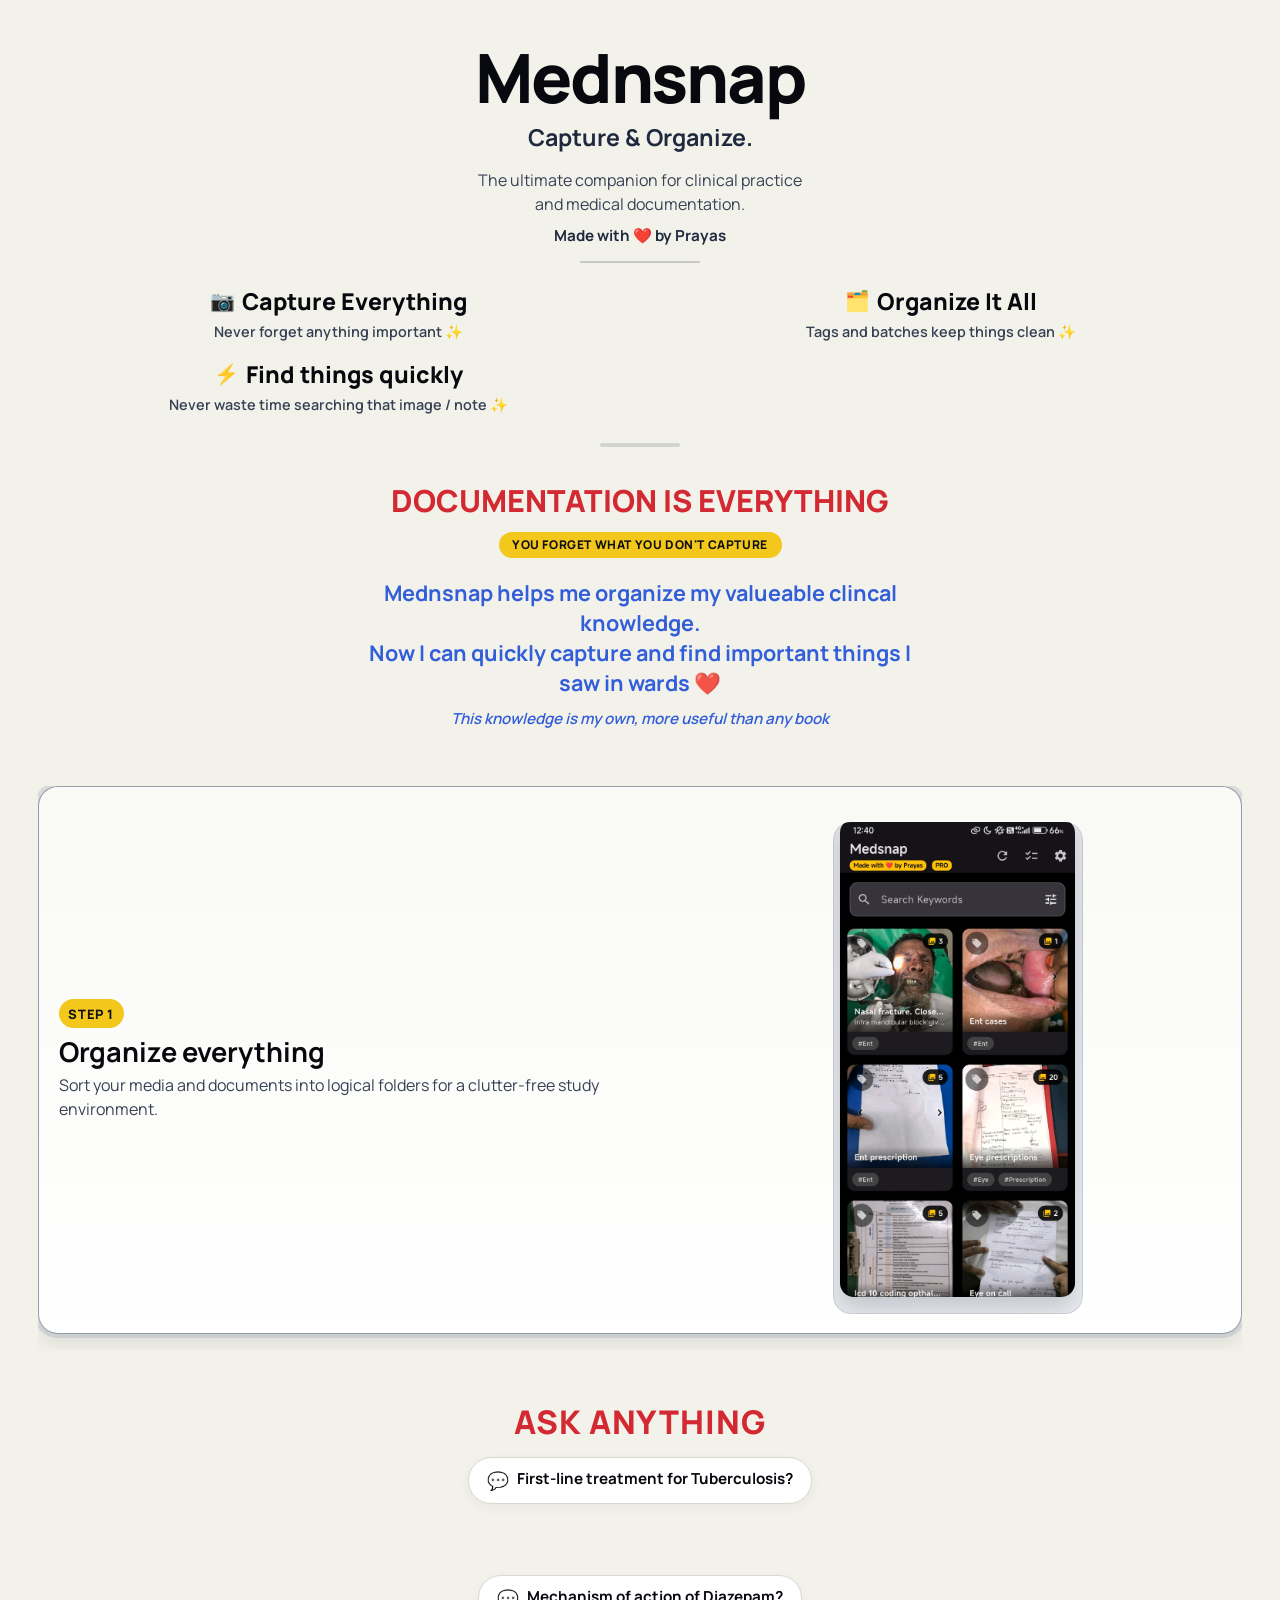
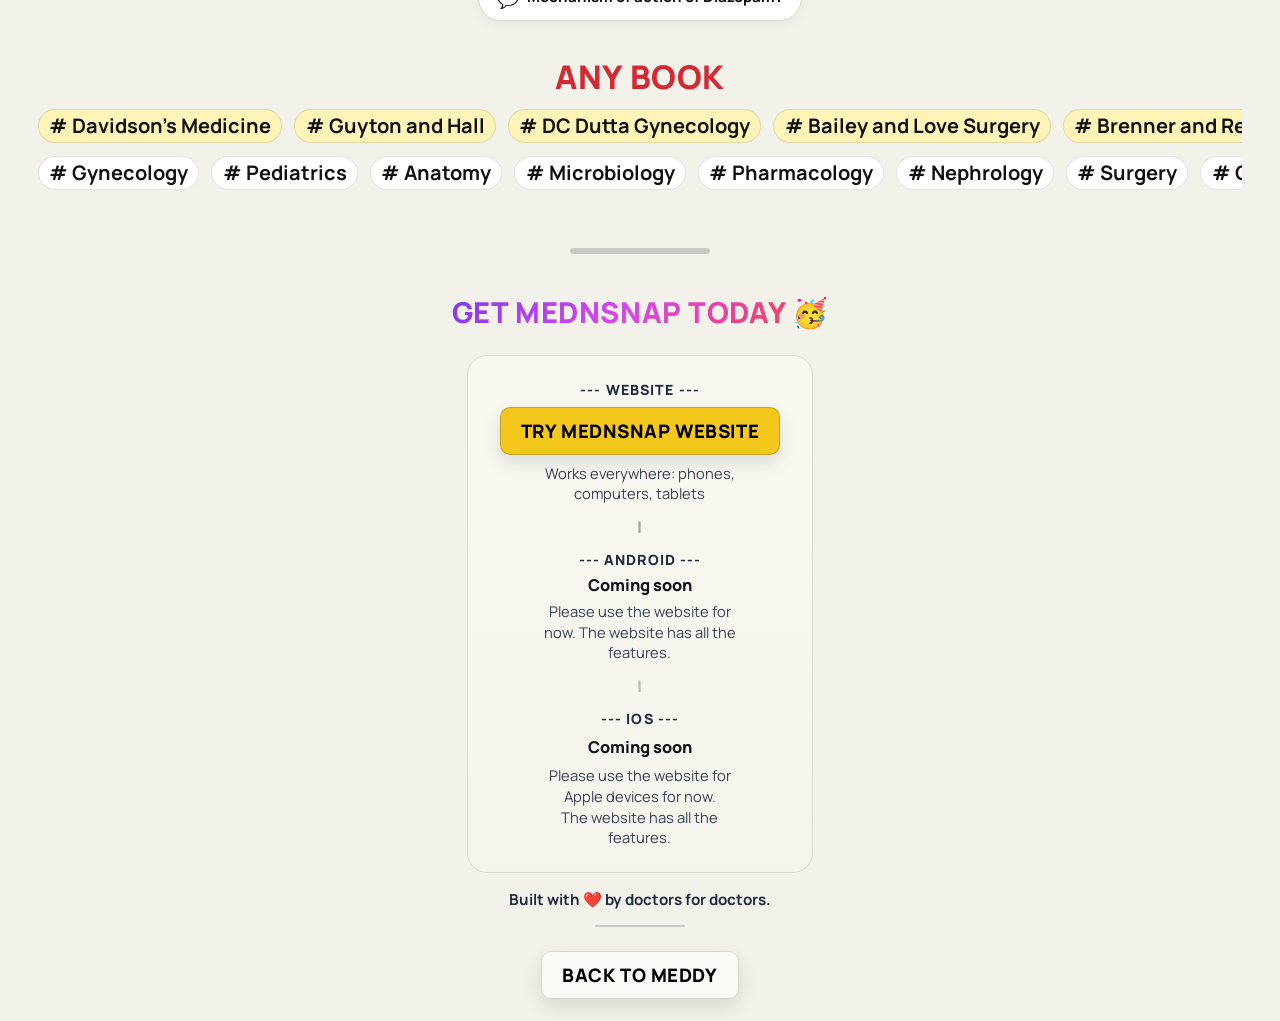
==== Meddy_web/mednsnap.html @ 462cb839 "✅ MEDSNAP site" ====
<!DOCTYPE html>
<html lang="en">

<head>
  <meta charset="UTF-8" />
  <meta name="viewport" content="width=device-width, initial-scale=1.0, viewport-fit=cover" />
  <title>Mednsnap | Capture. Transcribe. Organize.</title>
  <meta name="description"
    content="Mednsnap helps you manage medical prescriptions, transcribe handwriting, and organize clinical images." />
  <link rel="preconnect" href="https://fonts.googleapis.com" />
  <link rel="preconnect" href="https://fonts.gstatic.com" crossorigin />
  <link href="https://fonts.googleapis.com/css2?family=Bebas+Neue&family=Manrope:wght@400;600;700;800&display=swap"
    rel="stylesheet" />
  <link rel="stylesheet" href="./styles.css?v=20260326-1" />
</head>

<body>
  <div class="bg-orb bg-orb-one" aria-hidden="true"></div>
  <div class="bg-orb bg-orb-two" aria-hidden="true"></div>

  <header class="hero reveal" id="top">
    <div class="brand-wrap">
      <h1>Mednsnap</h1>
    </div>
    <p class="tagline">Capture & Organize.</p>
    <p class="hero-copy">The ultimate companion for clinical practice and medical documentation.</p>
    <p class="creator-tag">Made with ❤️ by Prayas</p>
    <section class="hero-features reveal" aria-label="Mednsnap app features">
      <div class="hero-features-grid">
        <article class="feature-card">
          <div class="feature-head">
            <h2><span class="feature-emoji" aria-hidden="true">📷</span>Capture Everything</h2>
            <p class="feature-subtext">Never forget anything important ✨</p>
          </div>
        </article>
        <article class="feature-card">
          <div class="feature-head">
            <h2><span class="feature-emoji" aria-hidden="true">🗂️</span>Organize It All</h2>
            <p class="feature-subtext">Tags and batches keep things clean ✨</p>
          </div>
        </article>
        <article class="feature-card">
          <div class="feature-head">
            <h2><span class="feature-emoji" aria-hidden="true">⚡</span>Find things quickly</h2>
            <p class="feature-subtext">Never waste time searching that image / note ✨</p>
          </div>
        </article>
      </div>
    </section>
  </header>

  <div class="mini-divider reveal"></div>

  <main id="workflow" aria-label="Mednsnap workflow steps">
    <div class="confidence-quote reveal">
      <p class="quote-question">DOCUMENTATION IS EVERYTHING</p>
      <div class="warning-pill">YOU FORGET WHAT YOU DON'T CAPTURE</div>
      <blockquote class="trust-quote">
        <span class="quote-main">Mednsnap helps me organize my valueable clincal knowledge.<br>Now I can quickly capture
          and find important things I saw in wards ❤️</span>
        <span class="quote-sub">This knowledge is my own, more useful than any book</span>
      </blockquote>
    </div>

    <div class="slider-container reveal">
      <div class="steps-slider" id="steps-slider">
        <section class="step-card step-focus step-crop-50 step-active" data-step="1">
          <div class="step-meta">
            <span class="step-chip">Step 1</span>
            <h2>Organize everything</h2>
            <p>Sort your media and documents into logical folders for a clutter-free study environment.</p>
          </div>
          <figure class="phone-frame">
            <img class="shot" src="./assets/Organize everything.jpg" alt="Mednsnap app screenshot: Organize everything."
              loading="lazy" decoding="async" width="1220" height="2712" />
          </figure>
        </section>

        <section class="step-card step-focus step-crop-50" data-step="2">
          <div class="step-meta">
            <span class="step-chip">Step 2</span>
            <h2>Capture clinical info</h2>
            <p>Capture clinical findings, prescriptions, and notes directly from your practice.</p>
          </div>
          <figure class="phone-frame">
            <img class="shot" src="./assets/Capture clinical info.jpg"
              alt="Mednsnap app screenshot: Capture clinical info." loading="lazy" decoding="async" width="1220"
              height="2712" />
          </figure>
        </section>

        <section class="step-card step-focus step-crop-50" data-step="3">
          <div class="step-meta">
            <span class="step-chip">Step 3</span>
            <h2>Quickly note concepts</h2>
            <p>Review key clinical concepts through your annotated documentation and quick clinical notes.</p>
          </div>
          <figure class="phone-frame">
            <img class="shot" src="./assets/Quickly note concepts.jpg"
              alt="Mednsnap app screenshot: Quickly note concepts." loading="lazy" decoding="async" width="1220"
              height="2712" />
          </figure>
        </section>

        <section class="step-card step-crop-80" data-step="4">
          <div class="step-meta">
            <span class="step-chip">Step 4</span>
            <h2>Manage your prescriptions</h2>
            <p>Keep a digital record of prescriptions and patient orders for easy follow-up.</p>
          </div>
          <figure class="phone-frame">
            <img class="shot" src="./assets/Manage your prescriptions.jpg"
              alt="Mednsnap app screenshot: Manage your prescriptions." loading="lazy" decoding="async" width="1220"
              height="2712" />
          </figure>
        </section>

        <section class="step-card" data-step="5">
          <div class="step-meta">
            <span class="step-chip">Step 5</span>
            <h2>Find things quickly</h2>
            <p>
              Powerful search helps you locate specific patient data and clinical notes in seconds.
            </p>
          </div>
          <figure class="phone-frame">
            <img class="shot" src="./assets/Find things quickly.jpg" alt="Mednsnap app screenshot: Find things quickly."
              loading="lazy" decoding="async" width="1220" height="2712" />
          </figure>
        </section>

        <section class="step-card" data-step="6">
          <div class="step-meta">
            <span class="step-chip">Step 6</span>
            <h2>Transcribe prescriptions</h2>
            <p>
              Let AI handle the handwriting. Convert physical prescriptions to digital text instantly.
            </p>
          </div>
          <figure class="phone-frame">
            <img class="shot" src="./assets/Transcribe prescriptions.jpg"
              alt="Mednsnap app screenshot: Transcribe prescriptions." loading="lazy" decoding="async" width="1220"
              height="2712" />
          </figure>
        </section>

        <section class="step-card" data-step="7">
          <div class="step-meta">
            <span class="step-chip">Step 7</span>
            <h2>Mark your images</h2>
            <p>
              Draw directly on clinical photos to highlight areas of interest and pathology.
            </p>
          </div>
          <figure class="phone-frame">
            <img class="shot" src="./assets/Mark your images.jpg" alt="Mednsnap app screenshot: Mark your images."
              loading="lazy" decoding="async" width="1220" height="2712" />
          </figure>
        </section>
      </div>
    </div>
    </div>

    <section class="examples-section reveal">
      <h3 class="examples-title">ASK ANYTHING</h3>
      <div class="chat-bubbles-container" id="examples-container">
        <!-- populated randomly by JS -->
      </div>
    </section>

    <section class="library-marquee reveal" aria-label="Books and subjects available in Mednsnap">
      <div class="marquee-hero" aria-hidden="true">
        <span>ANY BOOK</span>
      </div>
      <div class="marquee-row" data-marquee="books">
        <div class="marquee-track">
          <div class="marquee-run">
            <span class="marquee-chip"># Davidson's Medicine</span>
            <span class="marquee-chip"># Bailey and Love Surgery</span>
            <span class="marquee-chip"># Robbins Pathology</span>
            <span class="marquee-chip"># DC Dutta Obstetrics</span>
            <span class="marquee-chip"># DC Dutta Gynecology</span>
            <span class="marquee-chip"># USMLE First Aid</span>
            <span class="marquee-chip"># Williams Obstetrics</span>
            <span class="marquee-chip"># Nelson Pediatrics</span>
            <span class="marquee-chip"># Apley's Orthopedics</span>
            <span class="marquee-chip"># Lange Microbiology</span>
            <span class="marquee-chip"># BD Chaurasia Anatomy</span>
            <span class="marquee-chip"># Guyton and Hall</span>
            <span class="marquee-chip"># Harrison's Medicine</span>
            <span class="marquee-chip"># Hutchison's Medicine</span>
            <span class="marquee-chip"># Macleods</span>
            <span class="marquee-chip"># Norman Browse</span>
            <span class="marquee-chip"># Brenner and Rector Nephrology</span>
            <span class="marquee-chip"># Greenberg's Neurosurgery</span>
          </div>
        </div>
      </div>
      <div class="marquee-row marquee-row-alt" data-marquee="subjects">
        <div class="marquee-track">
          <div class="marquee-run">
            <span class="marquee-chip"># Surgery</span>
            <span class="marquee-chip"># Medicine</span>
            <span class="marquee-chip"># Gynecology</span>
            <span class="marquee-chip"># Obstetrics</span>
            <span class="marquee-chip"># Anatomy</span>
            <span class="marquee-chip"># Pediatrics</span>
            <span class="marquee-chip"># USMLE</span>
            <span class="marquee-chip"># Nephrology</span>
            <span class="marquee-chip"># Pharmacology</span>
            <span class="marquee-chip"># Microbiology</span>
            <span class="marquee-chip"># Neurosurgery</span>
            <span class="marquee-chip"># Orthopedics</span>
          </div>
        </div>
      </div>
    </section>
  </main>

  <div class="section-divider reveal"></div>

  <footer class="cta-wrapper reveal">
    <p class="cta-title">
      <span class="main-conclusion">GET MEDNSNAP TODAY</span> 🥳
    </p>

    <div class="cta-box">
      <div class="cta-actions">
        <section class="cta-section">
          <p class="cta-label">--- Website ---</p>
          <a class="cta-btn" href="https://betterdocs-ten.vercel.app/" target="_blank" rel="noopener noreferrer">
            <span>Try mednsnap website</span>
          </a>
          <p class="cta-note">Works everywhere: phones, computers, tablets</p>
        </section>

        <div class="cta-divider" aria-hidden="true">|</div>

        <section class="cta-section cta-section-text">
          <p class="cta-label">--- Android ---</p>
          <p class="cta-coming-soon">Coming soon</p>
          <p class="cta-note">Please use the website for now. The website has all the features.</p>
        </section>

        <div class="cta-divider cta-divider-soft" aria-hidden="true">|</div>

        <section class="cta-section">
          <p class="cta-label">--- iOS ---</p>
          <p class="cta-coming-soon">Coming soon</p>
          <p class="cta-note">Please use the website for Apple devices for now.<br>The website has all the features.</p>
        </section>
      </div>
    </div>

    <p class="creator-tag creator-tag-footer">Built with ❤️ by doctors for doctors.</p>
    <div style="margin-top: 1.5rem; text-align: center;">
      <a href="index.html" class="cta-btn secondary-btn"
        style="background: var(--surface); border: 1px solid var(--line);">
        <span>Back to Meddy</span>
      </a>
    </div>
  </footer>

  <script src="./script.js?v=20260305-9"></script>
</body>

</html>
---- Meddy_web/styles.css ----
:root {
  --bg: #f3f2ea;
  --surface: #f9f9f5;
  --surface-2: #ffffff;
  --text: #07090f;
  --muted: #374154;
  --line: #d8d8d1;
  --brand-cyan: #53d2d8;
  --brand-deep: #1f2a3f;
  --brand-yellow: #f3c71b;
  --brand-pink: #fb748f;
  --shadow: 0 14px 30px rgba(8, 65, 80, 0.14);
  --radius-lg: 20px;
  --radius-md: 14px;
}

* {
  box-sizing: border-box;
}

html {
  scroll-behavior: smooth;
}

body {
  margin: 0;
  padding: calc(1rem + env(safe-area-inset-top)) 1rem calc(1.4rem + env(safe-area-inset-bottom));
  font-family: "Manrope", "Segoe UI", sans-serif;
  color: var(--text);
  background: var(--bg);
  min-height: 100vh;
  overflow-x: hidden;
}

.bg-orb {
  display: none;
}

.bg-orb-one {
  width: 8rem;
  height: 8rem;
  top: 12%;
  right: -2.5rem;
  background: rgba(14, 162, 195, 0.16);
}

.bg-orb-two {
  width: 9.5rem;
  height: 9.5rem;
  bottom: 10%;
  left: -3.2rem;
  background: rgba(11, 132, 163, 0.14);
}

.hero {
  text-align: center;
  padding: 1.8rem 0.4rem 1.6rem;
  border: 0;
  border-radius: 0;
  background: transparent;
  box-shadow: none;
}

.brand-wrap {
  display: inline-flex;
  align-items: center;
  gap: 0.62rem;
}

.logo {
  width: 3rem;
  height: auto;
}

h1 {
  margin: 0;
  font-family: "Manrope", "Segoe UI", sans-serif;
  font-size: clamp(2.45rem, 12vw, 4.25rem);
  line-height: 0.96;
  letter-spacing: -0.03em;
  font-weight: 800;
}

.tagline {
  margin: 0.7rem 0 0;
  font-weight: 700;
  font-size: clamp(1.1rem, 5vw, 1.45rem);
  color: var(--brand-deep);
}

.hero-copy {
  margin: 0.92rem auto 0;
  max-width: 34ch;
  color: var(--muted);
  line-height: 1.5;
  font-size: 1rem;
}

.creator-tag {
  margin: 0.56rem 0 0;
  color: var(--brand-deep);
  font-weight: 700;
  font-size: 0.95rem;
}

.creator-tag::after {
  content: "";
  display: block;
  width: min(120px, 34%);
  height: 2px;
  margin: 0.95rem auto 0;
  background: rgba(31, 42, 63, 0.2);
  border-radius: 999px;
}

.hero-features {
  margin: 1.45rem auto 0;
  text-align: center;
  border: 0;
  border-radius: 0;
  padding: 0;
  background: transparent;
  box-shadow: none;
}

.hero-features,
.hero-features * {
  text-align: center;
}

.hero-features-grid {
  display: grid;
  gap: 0.72rem;
  row-gap: 1.14rem;
}

.feature-card {
  border: 0;
  border-radius: 0;
  padding: 0;
  background: transparent;
  box-shadow: none;
  transition: none;
}

.feature-head {
  display: flex;
  flex-direction: column;
  align-items: center;
  text-align: center;
}

.feature-head h2 {
  font-size: clamp(1.15rem, 5vw, 1.45rem);
  font-weight: 800;
  color: var(--text);
  line-height: 1.3;
  margin: 0;
  display: flex;
  justify-content: center;
  align-items: center;
}

.feature-subtext {
  font-size: 0.9rem;
  color: var(--muted);
  margin: 0.35rem 0 0 0;
  font-weight: 600;
  text-align: center;
}

.feature-emoji {
  display: inline-block;
  margin-right: 0.45rem;
  font-size: 1.25rem;
}

.feature-sub {
  margin: 0.46rem 0 0;
  font-size: 0.88rem;
  color: var(--muted);
  font-weight: 700;
}

.feature-card:hover,
.feature-card:focus-within {
  transform: none;
  border-color: transparent;
  box-shadow: none;
}

main {
  margin-top: 0.6rem;
  display: grid;
  gap: 1rem;
}

.step-card {
  border: 1px solid var(--line);
  border-radius: var(--radius-lg);
  background: linear-gradient(180deg, var(--surface), var(--surface-2));
  padding: 0.95rem;
  box-shadow: 0 6px 14px rgba(20, 31, 48, 0.06);
  transition:
    transform 280ms ease,
    border-color 300ms ease,
    box-shadow 320ms ease;
  scroll-snap-align: center;
  flex: 0 0 100%;
  max-width: 100%;
  box-sizing: border-box;
}

.step-card.step-active {
  border-color: rgba(64, 83, 110, 0.56);
  box-shadow:
    0 10px 20px rgba(20, 31, 48, 0.1),
    0 0 0 4px rgba(55, 78, 106, 0.12);
}

.step-focus {
  padding: 1.15rem;
}

.slider-container {
  display: flex;
  flex-direction: column;
  gap: 0.5rem;
  max-width: 100%;
  min-width: 0; /* Fixes grid blowout */
}

.steps-slider {
  display: flex;
  overflow-x: auto;
  scroll-snap-type: x mandatory;
  scroll-behavior: smooth;
  scrollbar-width: none;
  gap: 1.5rem;
  padding-bottom: 1rem;
  width: 100%;
  max-width: 100%;
}

.steps-slider::-webkit-scrollbar {
  display: none;
}

.examples-section {
  text-align: center;
  margin: 1.5rem 0 0.5rem;
  padding: 1rem;
}

.examples-title {
  font-size: clamp(1.34rem, 8.5vw, 2.04rem);
  font-weight: 900;
  color: #d32932;
  margin-top: 0;
  margin-bottom: 1.25rem;
  letter-spacing: 0.03em;
  text-transform: uppercase;
  line-height: 0.92;
}

.chat-bubbles-container {
  display: flex;
  flex-direction: column;
  align-items: center;
  gap: 0.75rem;
  min-height: 140px; /* enough space for 3 vertical rows */
  max-width: 600px;
  margin: 0 auto;
}

.example-bubble {
  background: var(--surface-2);
  color: var(--text);
  border: 1px solid var(--line);
  padding: 0.65rem 1.1rem;
  border-radius: 999px;
  font-size: 0.95rem;
  font-weight: 700;
  box-shadow: 0 4px 12px rgba(20, 31, 48, 0.05);
  opacity: 0;
  transition: opacity 800ms ease;
  will-change: opacity;
  display: inline-flex;
  align-items: flex-start;
  text-align: left;
  max-width: 100%;
}

.example-bubble::before {
  content: '💬';
  margin-right: 0.5rem;
  font-size: 1.1rem;
  flex-shrink: 0;
}

.example-bubble.show {
  opacity: 1;
}

.example-bubble.hide {
  opacity: 0;
}

.step-focus .step-meta h2 {
  font-size: clamp(1.34rem, 6.2vw, 1.66rem);
}

.step-focus .step-meta p {
  font-size: 1rem;
}

.feature-card-drugs {
  text-align: center;
}

.feature-card-drugs .feature-head h2 {
  font-size: clamp(1.02rem, 4.4vw, 1.2rem);
}

.new-feature-tag-minimal {
  color: #047857; /* Dark Emerald */
  font-size: 0.8rem;
  font-weight: 800;
  text-transform: uppercase;
  margin-top: 0.15rem;
  letter-spacing: 0.05em;
}

.drugs-example-list {
  margin-top: 0.5rem;
  font-size: 0.88rem;
  color: var(--muted);
  line-height: 1.4;
  text-align: center;
}

.drugs-example-list p {
  margin: 0;
}

.mini-divider {
  width: 80px;
  height: 4px;
  background: rgba(31, 42, 63, 0.15);
  margin: 0.2rem auto 0;
  border-radius: 999px;
}

.confidence-quote {
  text-align: center;
  max-width: 600px;
  margin: 1.5rem auto 2.5rem;
  padding: 0 1.5rem;
}

.quote-question {
  margin: 0 0 0.15rem 0;
  font-size: clamp(1.45rem, 6vw, 1.9rem);
  font-weight: 900;
  color: #d32932;
  text-transform: uppercase;
}

.warning-pill {
  display: inline-block;
  background: var(--brand-yellow);
  color: #111111;
  font-size: 0.75rem;
  font-weight: 800;
  text-transform: uppercase;
  padding: 0.28rem 0.85rem;
  border-radius: 999px;
  margin-top: 0.5rem;
  margin-bottom: 1.25rem;
  letter-spacing: 0.05em;
}

.confidence-quote blockquote {
  margin: 0;
  display: flex;
  flex-direction: column;
  gap: 0.6rem;
  color: #1d4ed8;
  opacity: 0.9;
}

.quote-main {
  font-size: clamp(1.15rem, 5vw, 1.35rem);
  font-style: normal;
  font-weight: 700;
  line-height: 1.4;
}

.quote-sub {
  font-size: 0.95rem;
  font-style: italic;
  font-weight: 600;
}

.step-focus .phone-frame {
  margin-top: 1rem;
  padding: 0.45rem;
}

.step-meta h2 {
  margin: 0.5rem 0 0.35rem;
  font-size: clamp(1.12rem, 5.2vw, 1.4rem);
  line-height: 1.2;
}

.step-meta p {
  margin: 0;
  color: var(--muted);
  line-height: 1.45;
  font-size: 0.94rem;
}

.step-chip {
  font-size: 0.81rem;
  font-weight: 800;
  letter-spacing: 0.04em;
  text-transform: uppercase;
  border-radius: 999px;
  color: #111111;
  background: var(--brand-yellow);
  display: inline-block;
  padding: 0.34rem 0.62rem;
}

.phone-frame {
  margin: 0.86rem auto 0;
  border-radius: calc(var(--radius-md) + 4px);
  padding: 0.35rem;
  background:
    linear-gradient(145deg, rgba(27, 36, 53, 0.1), rgba(41, 56, 79, 0.06)),
    #f7f8fa;
  box-shadow: inset 0 0 0 1px rgba(31, 42, 63, 0.12);
  width: 75%;
  max-width: 250px;
  aspect-ratio: 1220 / 2400; /* preserves the vertical phone ratio while scaling reasonably */
  overflow: hidden;
}

.shot {
  width: 100%;
  height: 100%;
  display: block;
  border-radius: var(--radius-md);
  box-shadow: 0 12px 20px rgba(15, 23, 36, 0.16);
  transform: translateY(var(--parallax, 0px));
  transition: transform 260ms linear;
  object-fit: cover;
  object-position: top center;
}

.library-marquee {
  border: 0;
  border-radius: 0;
  padding: 0;
  background: transparent;
  box-shadow: none;
  display: grid;
  gap: 0.58rem;
}

.marquee-hero {
  text-align: center;
  text-transform: uppercase;
  color: #d32932;
  font-weight: 900;
  letter-spacing: 0.03em;
  line-height: 0.92;
  margin: 0.02rem 0 0.3rem;
}

.marquee-hero span {
  display: block;
  font-size: clamp(1.34rem, 8.5vw, 2.04rem);
}

.marquee-hero span + span {
  margin-top: 0.14rem;
}

.marquee-row {
  overflow: hidden;
  white-space: nowrap;
  border-radius: 0;
  border: 0;
  background: transparent;
  box-shadow: none;
  min-height: 0;
}

.marquee-row[data-marquee="books"] {
  --marquee-speed: 120s;
}

.marquee-row[data-marquee="subjects"] {
  --marquee-speed: 60s;
}

.marquee-track {
  display: flex;
  align-items: center;
  min-width: max-content;
  animation: marqueeScroll var(--marquee-speed, 60s) linear infinite;
  will-change: transform;
}

.marquee-run {
  display: inline-flex;
  align-items: center;
  gap: 0.75rem; /* slightly increased spacing between pills */
  padding: 0.14rem 0;
}

.marquee-chip {
  display: inline-flex;
  align-items: center;
  min-height: 0;
  border-radius: 999px;
  border: 1px solid rgba(17, 17, 17, 0.12);
  background: #ffffff;
  color: #111111;
  font-size: clamp(1.05rem, 4.2vw, 1.34rem);
  font-weight: 700;
  letter-spacing: 0;
  line-height: 1.2;
  padding: 0.24rem 0.64rem;
}

.marquee-row[data-marquee="books"] .marquee-chip {
  background: #fff4b8;
}

.cta-wrapper {
  margin-top: 2rem;
  text-align: center;
  display: flex;
  flex-direction: column;
  align-items: center;
}

.section-divider {
  width: 140px;
  height: 6px;
  background: rgba(31, 42, 63, 0.2);
  margin: 3.5rem auto 2.5rem;
  border-radius: 999px;
}

.cta-box {
  border: 1px solid var(--line);
  border-radius: var(--radius-lg);
  padding: 1.5rem 2rem;
  background: linear-gradient(180deg, #f9f8f1, #f4f3ec);
  text-align: center;
  width: max-content;
  max-width: 100%;
  box-sizing: border-box;
}

.cta-title {
  margin: 0 0 1.5rem;
  font-weight: 900;
  font-size: clamp(1.4rem, 6vw, 1.8rem);
  line-height: 1.3;
}

.main-conclusion {
  background: linear-gradient(135deg, #7c3aed, #d946ef, #f43f5e);
  -webkit-background-clip: text;
  -webkit-text-fill-color: transparent;
  background-clip: text;
  text-transform: uppercase;
  letter-spacing: 0.02em;
}

.cta-actions {
  display: grid;
  gap: 1.2rem;
  justify-items: center;
}

.cta-section {
  display: grid;
  justify-items: center;
  gap: 0.48rem;
  width: 100%;
}

.cta-section-text {
  gap: 0.3rem;
}

.cta-label {
  margin: 0;
  color: var(--brand-deep);
  font-weight: 800;
  letter-spacing: 0.08em;
  text-transform: uppercase;
  font-size: 0.88rem;
}

.cta-note {
  margin: 0;
  color: var(--muted);
  font-size: 0.92rem;
  line-height: 1.4;
  max-width: 24ch;
}

.cta-coming-soon {
  margin: 0;
  font-weight: 800;
  color: #10141d;
  font-size: 1.02rem;
}

.cta-divider {
  color: rgba(31, 42, 63, 0.42);
  font-weight: 800;
  font-size: 1rem;
  line-height: 1;
}

.cta-divider-soft {
  opacity: 0.7;
}

.cta-btn {
  margin: 0;
  width: fit-content;
  max-width: 100%;
  text-decoration: none;
  display: inline-block;
  padding: 0;
  border: 1px solid rgba(31, 42, 63, 0.22);
  border-radius: 10px;
  background: var(--brand-yellow);
  box-shadow: 0 8px 18px rgba(20, 31, 48, 0.12);
  animation: none;
  transition: all 200ms ease;
}

.cta-btn span {
  min-height: 46px;
  display: flex;
  align-items: center;
  justify-content: center;
  background: transparent;
  color: #000000;
  font-family: "Manrope", "Segoe UI", sans-serif;
  font-size: clamp(1.02rem, 4.8vw, 1.16rem);
  font-weight: 800;
  letter-spacing: 0.03em;
  line-height: 1.1;
  padding: 0.7rem 1.25rem;
  font-style: normal;
  text-transform: uppercase;
}

.cta-btn:hover,
.cta-btn:focus-visible {
  transform: translateY(-2px);
  background: #f1db55;
  box-shadow: 0 11px 20px rgba(20, 31, 48, 0.16);
}

.creator-tag-footer {
  margin-top: 1rem;
}

.reveal {
  opacity: 0;
  transform: translateY(16px);
  filter: blur(6px);
  transition:
    opacity 540ms ease,
    transform 540ms ease,
    filter 540ms ease;
}

.reveal.is-visible {
  opacity: 1;
  transform: translateY(0);
  filter: blur(0);
}

@keyframes gradientShift {
  0% {
    background-position: 0% 50%;
  }
  100% {
    background-position: 250% 50%;
  }
}

@keyframes marqueeScroll {
  0% {
    transform: translateX(0);
  }
  100% {
    transform: translateX(-50%);
  }
}

@media (min-width: 768px) {
  body {
    padding-inline: clamp(1.2rem, 3vw, 2.4rem);
  }

  main {
    gap: 1.05rem;
  }

  .step-card {
    display: grid;
    grid-template-columns: minmax(0, 1.08fr) minmax(0, 0.92fr);
    align-items: center;
    gap: 1rem;
    padding: 1.05rem;
    flex: 0 0 100%;
  }

  .step-focus {
    padding: 1.2rem;
  }

  .step-focus .step-meta h2 {
    font-size: clamp(1.3rem, 2.4vw, 1.7rem);
  }

  .phone-frame {
    margin-top: 0;
  }

  .hero-features {
    padding: 0;
  }

  .hero-features-grid {
    grid-template-columns: repeat(2, minmax(0, 1fr));
    column-gap: 0.92rem;
    row-gap: 1.14rem;
  }

  .library-marquee {
    padding: 0;
  }

  .marquee-chip {
    font-size: clamp(1.06rem, 1.7vw, 1.25rem);
  }

  .cta-btn {
    width: fit-content;
    max-width: 100%;
  }

  .cta-actions {
    gap: 0.95rem;
  }
}

@media (prefers-reduced-motion: reduce) {
  html {
    scroll-behavior: auto;
  }

  * {
    animation-duration: 1ms !important;
    animation-iteration-count: 1 !important;
    transition-duration: 1ms !important;
  }

  .reveal {
    opacity: 1;
    transform: none;
    filter: none;
  }

  .shot {
    transform: none !important;
  }

  .marquee-row {
    white-space: nowrap;
    overflow: hidden;
  }

  .marquee-track {
    animation: none !important;
    display: flex;
    min-width: max-content;
    transform: none !important;
  }

  .marquee-run {
    display: inline-flex;
    padding: 0.4rem;
  }
}
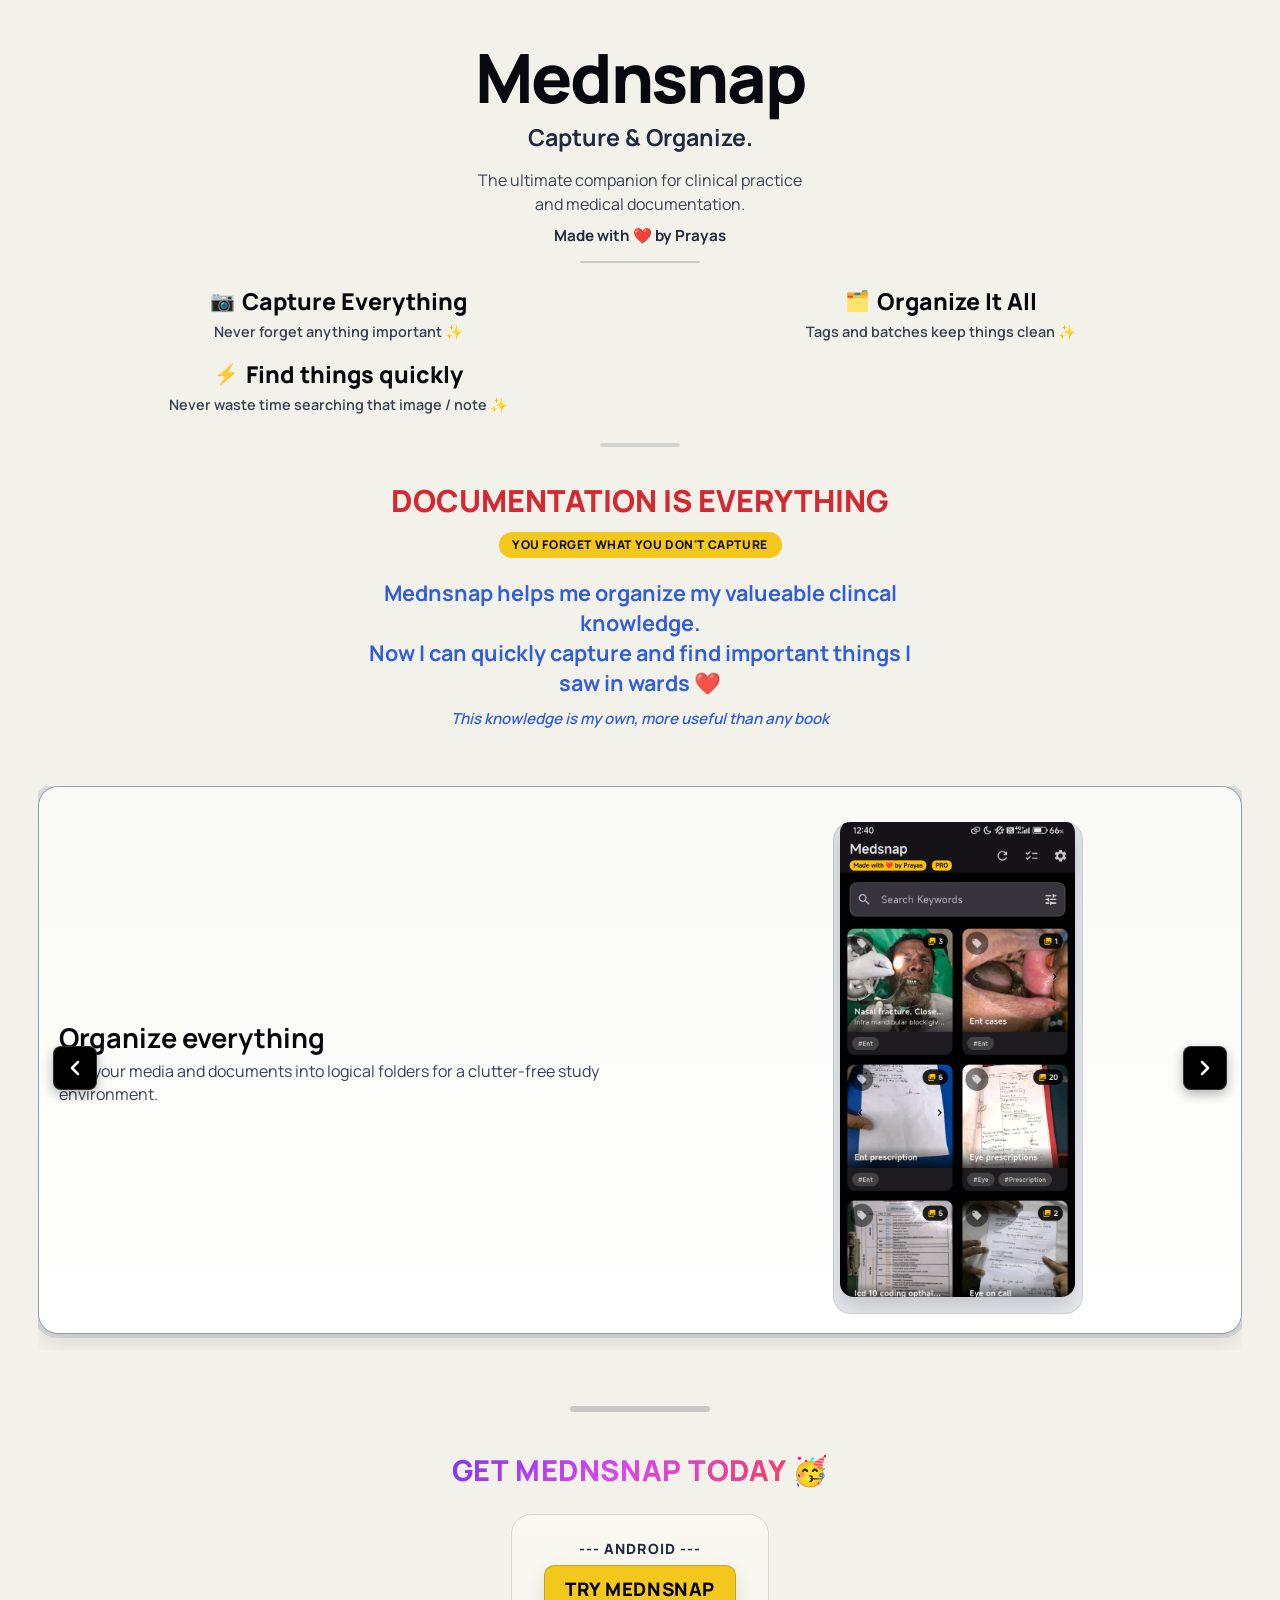
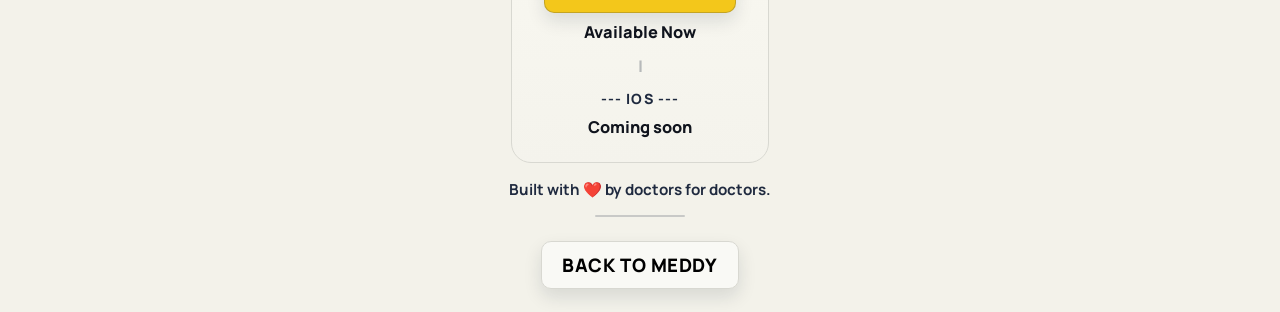
==== commit 483e1084: "better 3" ====
--- a/Meddy_web/mednsnap.html
+++ b/Meddy_web/mednsnap.html
@@ -4,7 +4,7 @@
 <head>
   <meta charset="UTF-8" />
   <meta name="viewport" content="width=device-width, initial-scale=1.0, viewport-fit=cover" />
-  <title>Mednsnap | Capture. Transcribe. Organize.</title>
+  <title>Mednsnap | Capture & Organize.</title>
   <meta name="description"
     content="Mednsnap helps you manage medical prescriptions, transcribe handwriting, and organize clinical images." />
   <link rel="preconnect" href="https://fonts.googleapis.com" />
@@ -63,158 +63,105 @@
     </div>
 
     <div class="slider-container reveal">
-      <div class="steps-slider" id="steps-slider">
-        <section class="step-card step-focus step-crop-50 step-active" data-step="1">
-          <div class="step-meta">
-            <span class="step-chip">Step 1</span>
-            <h2>Organize everything</h2>
-            <p>Sort your media and documents into logical folders for a clutter-free study environment.</p>
-          </div>
-          <figure class="phone-frame">
-            <img class="shot" src="./assets/Organize everything.jpg" alt="Mednsnap app screenshot: Organize everything."
-              loading="lazy" decoding="async" width="1220" height="2712" />
-          </figure>
-        </section>
-
-        <section class="step-card step-focus step-crop-50" data-step="2">
-          <div class="step-meta">
-            <span class="step-chip">Step 2</span>
-            <h2>Capture clinical info</h2>
-            <p>Capture clinical findings, prescriptions, and notes directly from your practice.</p>
-          </div>
-          <figure class="phone-frame">
-            <img class="shot" src="./assets/Capture clinical info.jpg"
-              alt="Mednsnap app screenshot: Capture clinical info." loading="lazy" decoding="async" width="1220"
-              height="2712" />
-          </figure>
-        </section>
-
-        <section class="step-card step-focus step-crop-50" data-step="3">
-          <div class="step-meta">
-            <span class="step-chip">Step 3</span>
-            <h2>Quickly note concepts</h2>
-            <p>Review key clinical concepts through your annotated documentation and quick clinical notes.</p>
-          </div>
-          <figure class="phone-frame">
-            <img class="shot" src="./assets/Quickly note concepts.jpg"
-              alt="Mednsnap app screenshot: Quickly note concepts." loading="lazy" decoding="async" width="1220"
-              height="2712" />
-          </figure>
-        </section>
-
-        <section class="step-card step-crop-80" data-step="4">
-          <div class="step-meta">
-            <span class="step-chip">Step 4</span>
-            <h2>Manage your prescriptions</h2>
-            <p>Keep a digital record of prescriptions and patient orders for easy follow-up.</p>
-          </div>
-          <figure class="phone-frame">
-            <img class="shot" src="./assets/Manage your prescriptions.jpg"
-              alt="Mednsnap app screenshot: Manage your prescriptions." loading="lazy" decoding="async" width="1220"
-              height="2712" />
-          </figure>
-        </section>
-
-        <section class="step-card" data-step="5">
-          <div class="step-meta">
-            <span class="step-chip">Step 5</span>
-            <h2>Find things quickly</h2>
-            <p>
-              Powerful search helps you locate specific patient data and clinical notes in seconds.
-            </p>
-          </div>
-          <figure class="phone-frame">
-            <img class="shot" src="./assets/Find things quickly.jpg" alt="Mednsnap app screenshot: Find things quickly."
-              loading="lazy" decoding="async" width="1220" height="2712" />
-          </figure>
-        </section>
-
-        <section class="step-card" data-step="6">
-          <div class="step-meta">
-            <span class="step-chip">Step 6</span>
-            <h2>Transcribe prescriptions</h2>
-            <p>
-              Let AI handle the handwriting. Convert physical prescriptions to digital text instantly.
-            </p>
-          </div>
-          <figure class="phone-frame">
-            <img class="shot" src="./assets/Transcribe prescriptions.jpg"
-              alt="Mednsnap app screenshot: Transcribe prescriptions." loading="lazy" decoding="async" width="1220"
-              height="2712" />
-          </figure>
-        </section>
-
-        <section class="step-card" data-step="7">
-          <div class="step-meta">
-            <span class="step-chip">Step 7</span>
-            <h2>Mark your images</h2>
-            <p>
-              Draw directly on clinical photos to highlight areas of interest and pathology.
-            </p>
-          </div>
-          <figure class="phone-frame">
-            <img class="shot" src="./assets/Mark your images.jpg" alt="Mednsnap app screenshot: Mark your images."
-              loading="lazy" decoding="async" width="1220" height="2712" />
-          </figure>
-        </section>
+      <div class="slider-relative-wrapper">
+        <button class="slider-nav-btn prev" aria-label="Previous clinical step">
+          <svg viewBox="0 0 24 24"><path d="M15 18l-6-6 6-6"/></svg>
+        </button>
+
+        <div class="steps-slider" id="steps-slider">
+          <section class="step-card step-focus step-crop-50 step-active" data-step="1">
+            <div class="step-meta">
+              <h2>Organize everything</h2>
+              <p>Sort your media and documents into logical folders for a clutter-free study environment.</p>
+            </div>
+            <figure class="phone-frame">
+              <img class="shot" src="./assets/Organize everything.jpg" alt="Mednsnap app screenshot: Organize everything."
+                loading="lazy" decoding="async" width="1220" height="2712" />
+            </figure>
+          </section>
+
+          <section class="step-card step-focus step-crop-50" data-step="2">
+            <div class="step-meta">
+              <h2>Capture clinical info</h2>
+              <p>Capture clinical findings, prescriptions, and notes directly from your practice.</p>
+            </div>
+            <figure class="phone-frame">
+              <img class="shot" src="./assets/Capture clinical info.jpg"
+                alt="Mednsnap app screenshot: Capture clinical info." loading="lazy" decoding="async" width="1220"
+                height="2712" />
+            </figure>
+          </section>
+
+          <section class="step-card step-focus step-crop-50" data-step="3">
+            <div class="step-meta">
+              <h2>Quickly note concepts</h2>
+              <p>Review key clinical concepts through your annotated documentation and quick clinical notes.</p>
+            </div>
+            <figure class="phone-frame">
+              <img class="shot" src="./assets/Quickly note concepts.jpg"
+                alt="Mednsnap app screenshot: Quickly note concepts." loading="lazy" decoding="async" width="1220"
+                height="2712" />
+            </figure>
+          </section>
+
+          <section class="step-card step-crop-80" data-step="4">
+            <div class="step-meta">
+              <h2>Manage your prescriptions</h2>
+              <p>Keep a digital record of prescriptions and patient orders for easy follow-up.</p>
+            </div>
+            <figure class="phone-frame">
+              <img class="shot" src="./assets/Manage your prescriptions.jpg"
+                alt="Mednsnap app screenshot: Manage your prescriptions." loading="lazy" decoding="async" width="1220"
+                height="2712" />
+            </figure>
+          </section>
+
+          <section class="step-card" data-step="5">
+            <div class="step-meta">
+              <h2>Find things quickly</h2>
+              <p>
+                Powerful search helps you locate specific patient data and clinical notes in seconds.
+              </p>
+            </div>
+            <figure class="phone-frame">
+              <img class="shot" src="./assets/Find things quickly.jpg" alt="Mednsnap app screenshot: Find things quickly."
+                loading="lazy" decoding="async" width="1220" height="2712" />
+            </figure>
+          </section>
+
+          <section class="step-card" data-step="6">
+            <div class="step-meta">
+              <h2>Transcribe prescriptions</h2>
+              <p>
+                Let AI handle the handwriting. Convert physical prescriptions to digital text instantly.
+              </p>
+            </div>
+            <figure class="phone-frame">
+              <img class="shot" src="./assets/Transcribe prescriptions.jpg"
+                alt="Mednsnap app screenshot: Transcribe prescriptions." loading="lazy" decoding="async" width="1220"
+                height="2712" />
+            </figure>
+          </section>
+
+          <section class="step-card" data-step="7">
+            <div class="step-meta">
+              <h2>Mark your images</h2>
+              <p>
+                Draw directly on clinical photos to highlight areas of interest and pathology.
+              </p>
+            </div>
+            <figure class="phone-frame">
+              <img class="shot" src="./assets/Mark your images.jpg" alt="Mednsnap app screenshot: Mark your images."
+                loading="lazy" decoding="async" width="1220" height="2712" />
+            </figure>
+          </section>
+        </div>
+
+        <button class="slider-nav-btn next" aria-label="Next clinical step">
+          <svg viewBox="0 0 24 24"><path d="M9 18l6-6-6-6"/></svg>
+        </button>
       </div>
     </div>
-    </div>
-
-    <section class="examples-section reveal">
-      <h3 class="examples-title">ASK ANYTHING</h3>
-      <div class="chat-bubbles-container" id="examples-container">
-        <!-- populated randomly by JS -->
-      </div>
-    </section>
-
-    <section class="library-marquee reveal" aria-label="Books and subjects available in Mednsnap">
-      <div class="marquee-hero" aria-hidden="true">
-        <span>ANY BOOK</span>
-      </div>
-      <div class="marquee-row" data-marquee="books">
-        <div class="marquee-track">
-          <div class="marquee-run">
-            <span class="marquee-chip"># Davidson's Medicine</span>
-            <span class="marquee-chip"># Bailey and Love Surgery</span>
-            <span class="marquee-chip"># Robbins Pathology</span>
-            <span class="marquee-chip"># DC Dutta Obstetrics</span>
-            <span class="marquee-chip"># DC Dutta Gynecology</span>
-            <span class="marquee-chip"># USMLE First Aid</span>
-            <span class="marquee-chip"># Williams Obstetrics</span>
-            <span class="marquee-chip"># Nelson Pediatrics</span>
-            <span class="marquee-chip"># Apley's Orthopedics</span>
-            <span class="marquee-chip"># Lange Microbiology</span>
-            <span class="marquee-chip"># BD Chaurasia Anatomy</span>
-            <span class="marquee-chip"># Guyton and Hall</span>
-            <span class="marquee-chip"># Harrison's Medicine</span>
-            <span class="marquee-chip"># Hutchison's Medicine</span>
-            <span class="marquee-chip"># Macleods</span>
-            <span class="marquee-chip"># Norman Browse</span>
-            <span class="marquee-chip"># Brenner and Rector Nephrology</span>
-            <span class="marquee-chip"># Greenberg's Neurosurgery</span>
-          </div>
-        </div>
-      </div>
-      <div class="marquee-row marquee-row-alt" data-marquee="subjects">
-        <div class="marquee-track">
-          <div class="marquee-run">
-            <span class="marquee-chip"># Surgery</span>
-            <span class="marquee-chip"># Medicine</span>
-            <span class="marquee-chip"># Gynecology</span>
-            <span class="marquee-chip"># Obstetrics</span>
-            <span class="marquee-chip"># Anatomy</span>
-            <span class="marquee-chip"># Pediatrics</span>
-            <span class="marquee-chip"># USMLE</span>
-            <span class="marquee-chip"># Nephrology</span>
-            <span class="marquee-chip"># Pharmacology</span>
-            <span class="marquee-chip"># Microbiology</span>
-            <span class="marquee-chip"># Neurosurgery</span>
-            <span class="marquee-chip"># Orthopedics</span>
-          </div>
-        </div>
-      </div>
-    </section>
   </main>
 
   <div class="section-divider reveal"></div>
@@ -227,19 +174,11 @@
     <div class="cta-box">
       <div class="cta-actions">
         <section class="cta-section">
-          <p class="cta-label">--- Website ---</p>
-          <a class="cta-btn" href="https://betterdocs-ten.vercel.app/" target="_blank" rel="noopener noreferrer">
-            <span>Try mednsnap website</span>
+          <p class="cta-label">--- Android ---</p>
+          <a class="cta-btn" href="#" target="_blank" rel="noopener noreferrer">
+            <span>Try mednsnap</span>
           </a>
-          <p class="cta-note">Works everywhere: phones, computers, tablets</p>
-        </section>
-
-        <div class="cta-divider" aria-hidden="true">|</div>
-
-        <section class="cta-section cta-section-text">
-          <p class="cta-label">--- Android ---</p>
-          <p class="cta-coming-soon">Coming soon</p>
-          <p class="cta-note">Please use the website for now. The website has all the features.</p>
+          <p class="cta-coming-soon">Available Now</p>
         </section>
 
         <div class="cta-divider cta-divider-soft" aria-hidden="true">|</div>
@@ -247,7 +186,6 @@
         <section class="cta-section">
           <p class="cta-label">--- iOS ---</p>
           <p class="cta-coming-soon">Coming soon</p>
-          <p class="cta-note">Please use the website for Apple devices for now.<br>The website has all the features.</p>
         </section>
       </div>
     </div>
--- a/Meddy_web/styles.css
+++ b/Meddy_web/styles.css
@@ -227,7 +227,12 @@
   flex-direction: column;
   gap: 0.5rem;
   max-width: 100%;
-  min-width: 0; /* Fixes grid blowout */
+  min-width: 0;
+}
+
+.slider-relative-wrapper {
+  position: relative;
+  width: 100%;
 }
 
 .steps-slider {
@@ -240,6 +245,56 @@
   padding-bottom: 1rem;
   width: 100%;
   max-width: 100%;
+}
+
+.slider-nav-btn {
+  position: absolute;
+  top: 50%;
+  transform: translateY(-50%);
+  width: 44px;
+  height: 44px;
+  background: #000;
+  color: #fff;
+  border: none;
+  display: flex;
+  align-items: center;
+  justify-content: center;
+  cursor: pointer;
+  z-index: 100;
+  transition: opacity 0.2s, background 0.2s, transform 0.2s;
+  padding: 0;
+  border: 1px solid rgba(255, 255, 255, 0.2);
+  box-shadow: 0 4px 12px rgba(0,0,0,0.3);
+  border-radius: 8px;
+}
+
+.slider-nav-btn:hover {
+  background: #222;
+}
+
+.slider-nav-btn.prev {
+  left: 15px;
+}
+
+.slider-nav-btn.next {
+  right: 15px;
+}
+
+.slider-nav-btn svg {
+  width: 24px;
+  height: 24px;
+  fill: none;
+  stroke: currentColor;
+  stroke-width: 2.5;
+  stroke-linecap: round;
+  stroke-linejoin: round;
+}
+
+@media (max-width: 480px) {
+  .slider-nav-btn {
+    width: 38px;
+    height: 38px;
+  }
 }
 
 .steps-slider::-webkit-scrollbar {
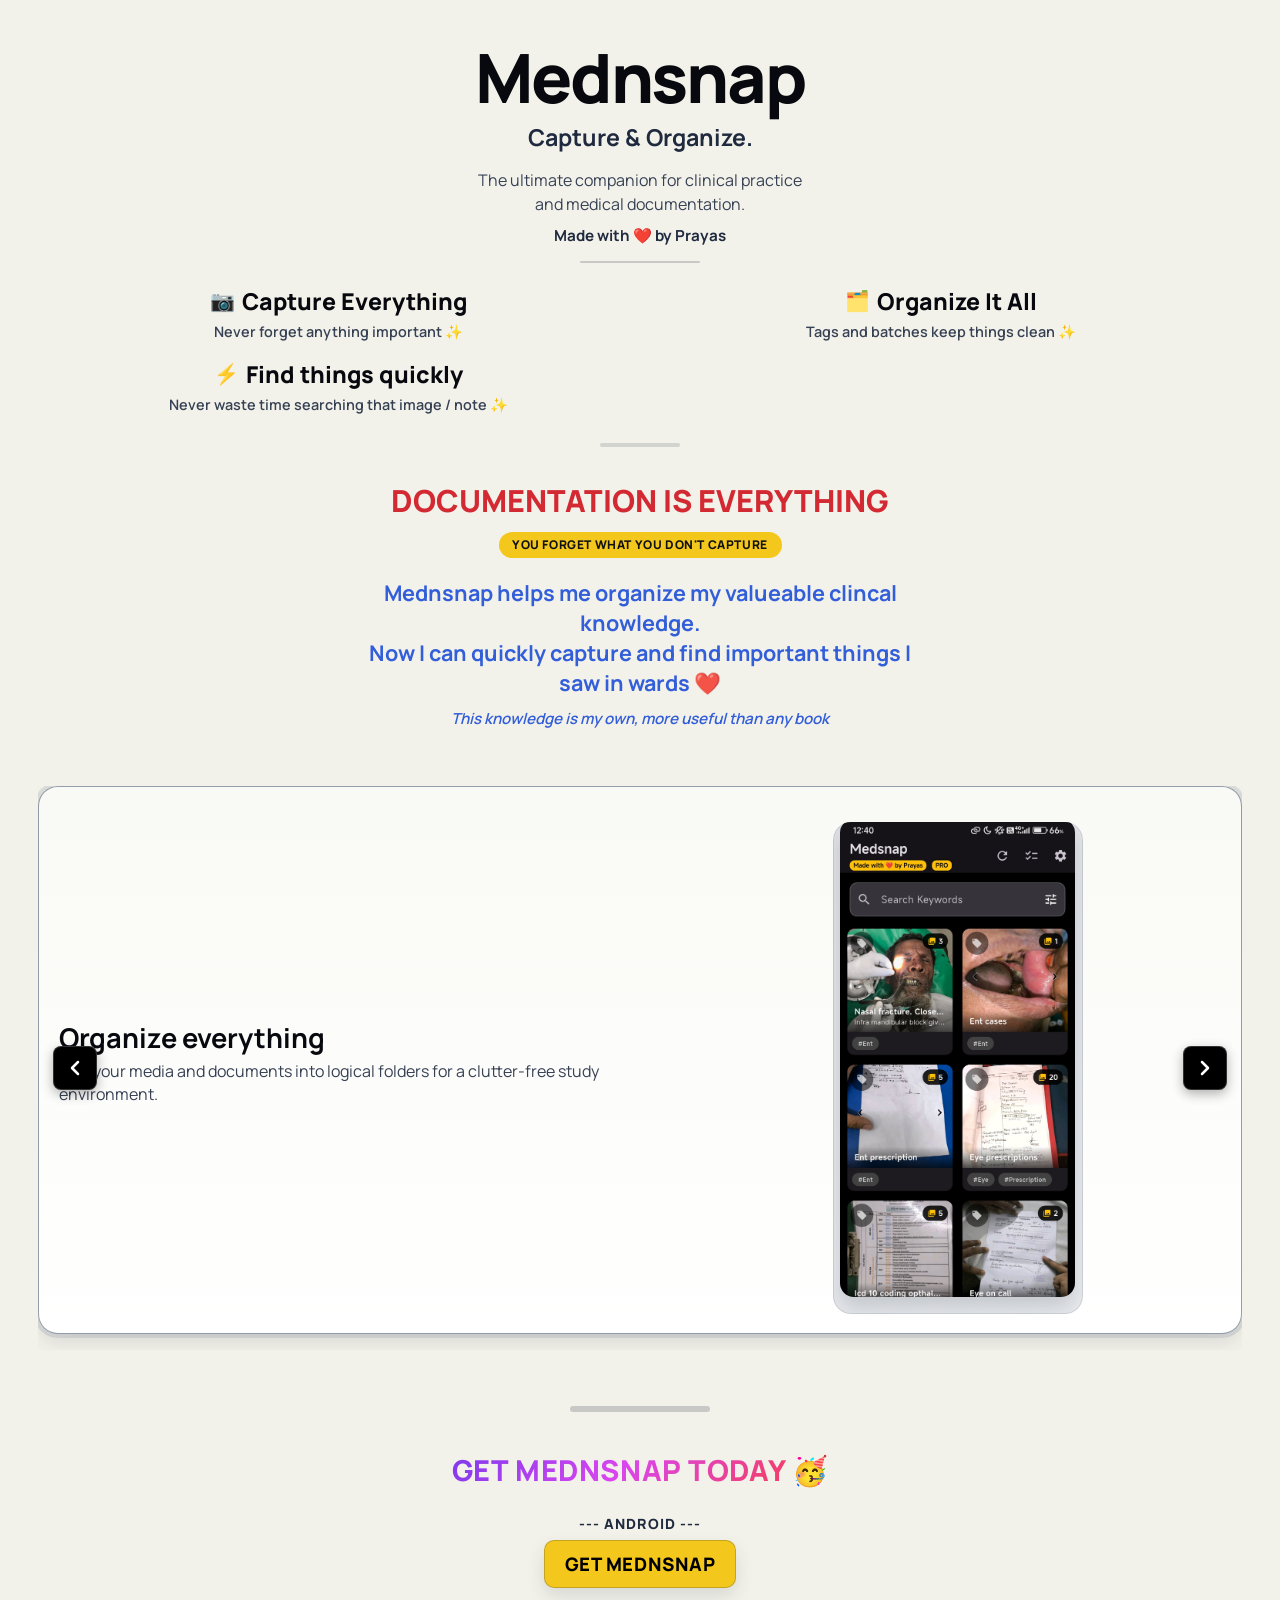
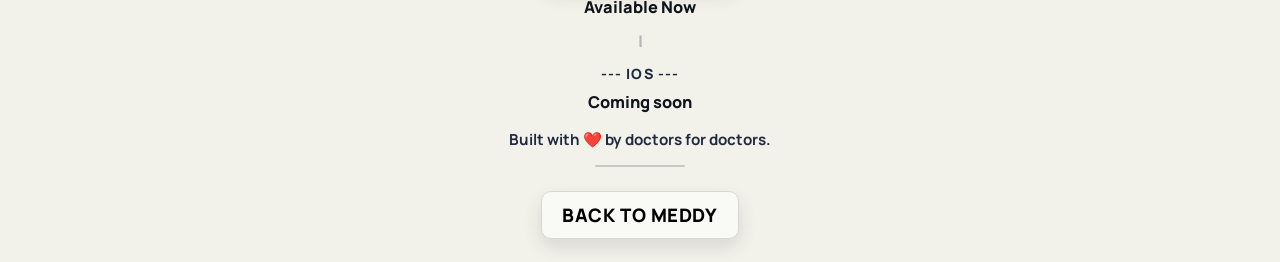
==== commit 793dcfda: "Working" ====
--- a/Meddy_web/mednsnap.html
+++ b/Meddy_web/mednsnap.html
@@ -171,12 +171,11 @@
       <span class="main-conclusion">GET MEDNSNAP TODAY</span> 🥳
     </p>
 
-    <div class="cta-box">
       <div class="cta-actions">
         <section class="cta-section">
           <p class="cta-label">--- Android ---</p>
           <a class="cta-btn" href="#" target="_blank" rel="noopener noreferrer">
-            <span>Try mednsnap</span>
+            <span>GET MEDNSNAP</span>
           </a>
           <p class="cta-coming-soon">Available Now</p>
         </section>
@@ -188,7 +187,6 @@
           <p class="cta-coming-soon">Coming soon</p>
         </section>
       </div>
-    </div>
 
     <p class="creator-tag creator-tag-footer">Built with ❤️ by doctors for doctors.</p>
     <div style="margin-top: 1.5rem; text-align: center;">
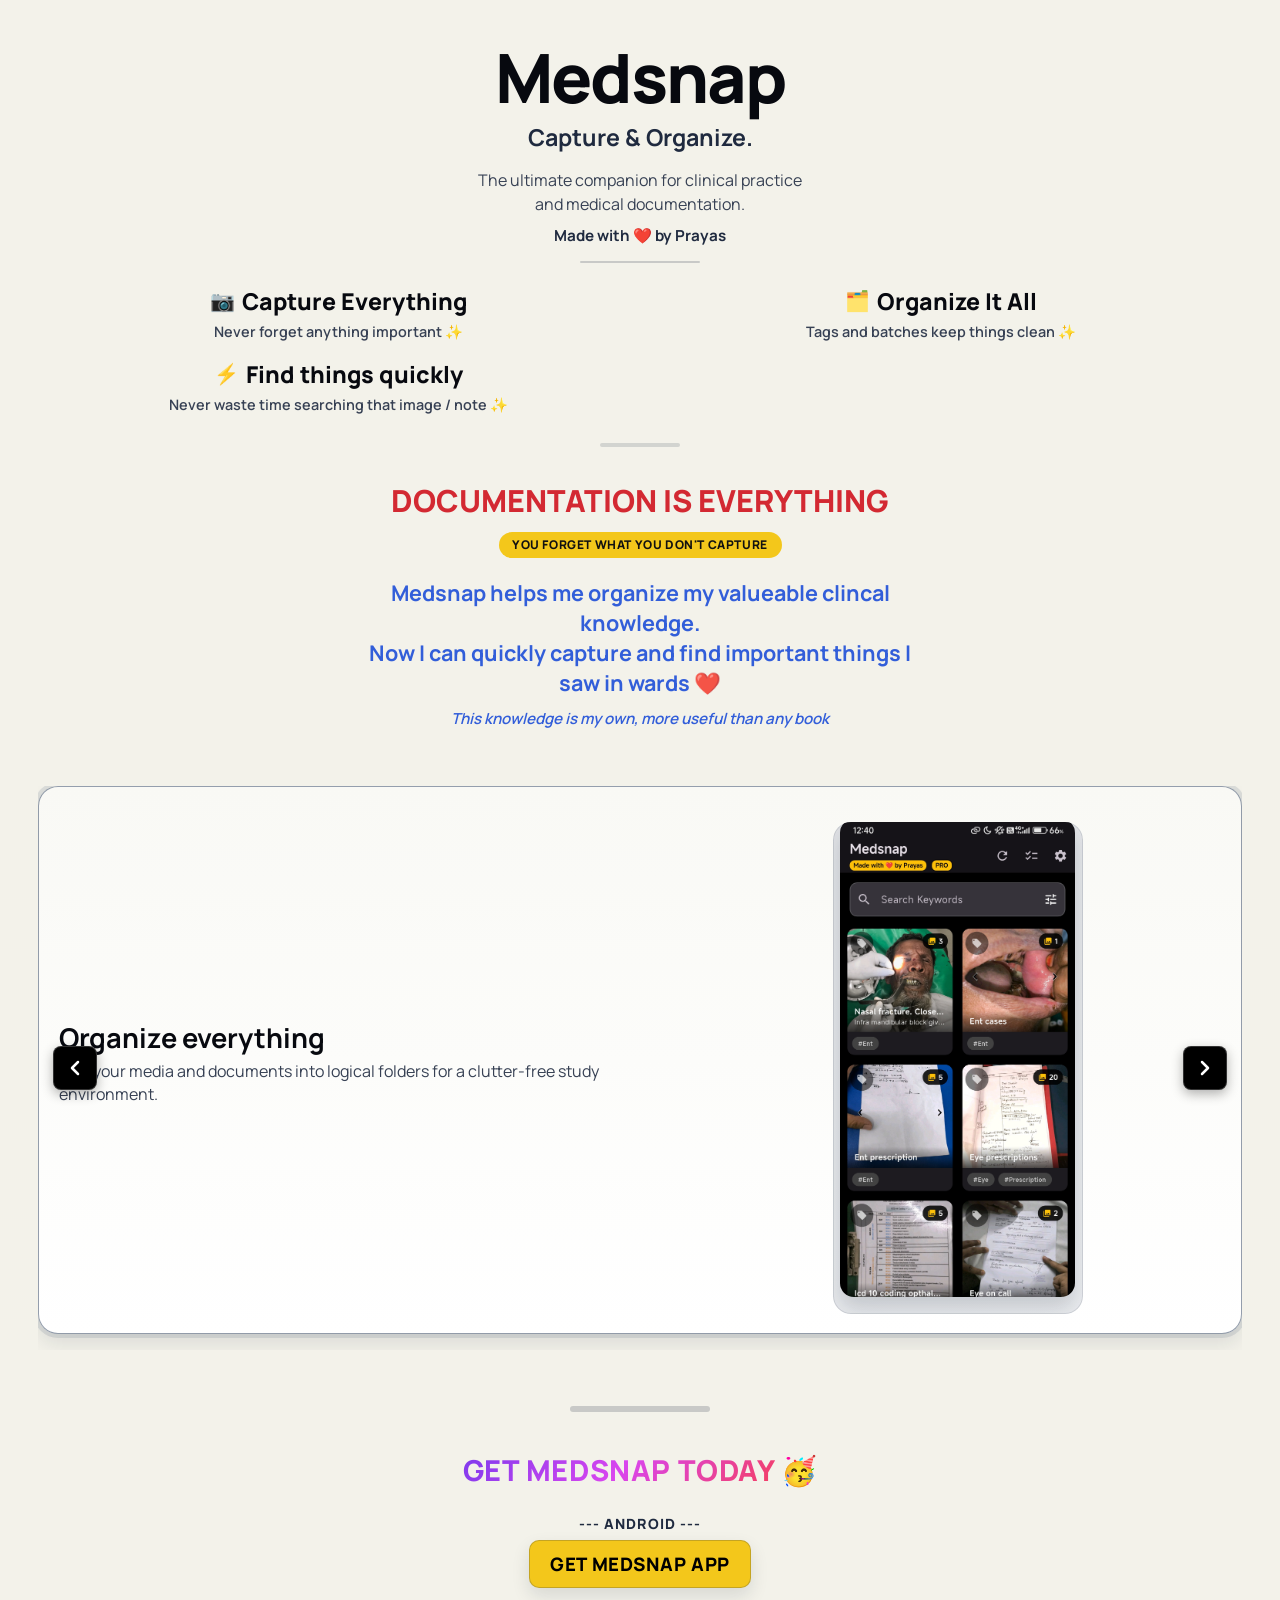
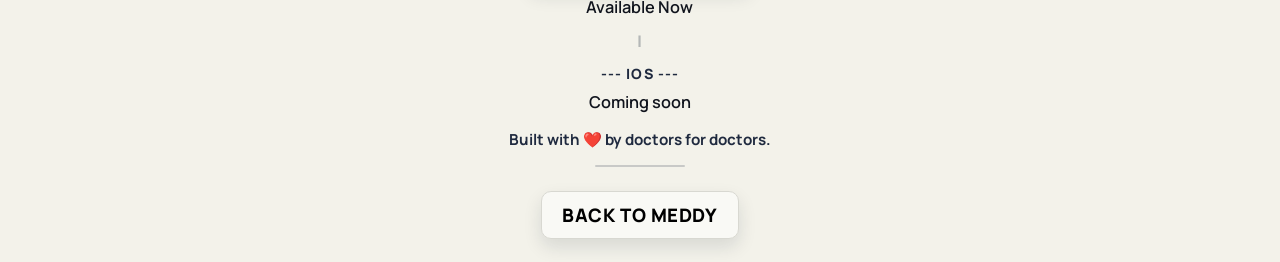
==== commit daf6f38c: "🎉 Download page" ====
--- a/Meddy_web/mednsnap.html
+++ b/Meddy_web/mednsnap.html
@@ -4,9 +4,9 @@
 <head>
   <meta charset="UTF-8" />
   <meta name="viewport" content="width=device-width, initial-scale=1.0, viewport-fit=cover" />
-  <title>Mednsnap | Capture & Organize.</title>
+  <title>Medsnap | Capture & Organize.</title>
   <meta name="description"
-    content="Mednsnap helps you manage medical prescriptions, transcribe handwriting, and organize clinical images." />
+    content="Medsnap helps you manage medical prescriptions, transcribe handwriting, and organize clinical images." />
   <link rel="preconnect" href="https://fonts.googleapis.com" />
   <link rel="preconnect" href="https://fonts.gstatic.com" crossorigin />
   <link href="https://fonts.googleapis.com/css2?family=Bebas+Neue&family=Manrope:wght@400;600;700;800&display=swap"
@@ -20,12 +20,12 @@
 
   <header class="hero reveal" id="top">
     <div class="brand-wrap">
-      <h1>Mednsnap</h1>
+      <h1>Medsnap</h1>
     </div>
     <p class="tagline">Capture & Organize.</p>
     <p class="hero-copy">The ultimate companion for clinical practice and medical documentation.</p>
     <p class="creator-tag">Made with ❤️ by Prayas</p>
-    <section class="hero-features reveal" aria-label="Mednsnap app features">
+    <section class="hero-features reveal" aria-label="Medsnap app features">
       <div class="hero-features-grid">
         <article class="feature-card">
           <div class="feature-head">
@@ -51,12 +51,12 @@
 
   <div class="mini-divider reveal"></div>
 
-  <main id="workflow" aria-label="Mednsnap workflow steps">
+  <main id="workflow" aria-label="Medsnap workflow steps">
     <div class="confidence-quote reveal">
       <p class="quote-question">DOCUMENTATION IS EVERYTHING</p>
       <div class="warning-pill">YOU FORGET WHAT YOU DON'T CAPTURE</div>
       <blockquote class="trust-quote">
-        <span class="quote-main">Mednsnap helps me organize my valueable clincal knowledge.<br>Now I can quickly capture
+        <span class="quote-main">Medsnap helps me organize my valueable clincal knowledge.<br>Now I can quickly capture
           and find important things I saw in wards ❤️</span>
         <span class="quote-sub">This knowledge is my own, more useful than any book</span>
       </blockquote>
@@ -75,7 +75,7 @@
               <p>Sort your media and documents into logical folders for a clutter-free study environment.</p>
             </div>
             <figure class="phone-frame">
-              <img class="shot" src="./assets/Organize everything.jpg" alt="Mednsnap app screenshot: Organize everything."
+              <img class="shot" src="./assets/Organize everything.jpg" alt="Medsnap app screenshot: Organize everything."
                 loading="lazy" decoding="async" width="1220" height="2712" />
             </figure>
           </section>
@@ -87,7 +87,7 @@
             </div>
             <figure class="phone-frame">
               <img class="shot" src="./assets/Capture clinical info.jpg"
-                alt="Mednsnap app screenshot: Capture clinical info." loading="lazy" decoding="async" width="1220"
+                alt="Medsnap app screenshot: Capture clinical info." loading="lazy" decoding="async" width="1220"
                 height="2712" />
             </figure>
           </section>
@@ -99,7 +99,7 @@
             </div>
             <figure class="phone-frame">
               <img class="shot" src="./assets/Quickly note concepts.jpg"
-                alt="Mednsnap app screenshot: Quickly note concepts." loading="lazy" decoding="async" width="1220"
+                alt="Medsnap app screenshot: Quickly note concepts." loading="lazy" decoding="async" width="1220"
                 height="2712" />
             </figure>
           </section>
@@ -111,7 +111,7 @@
             </div>
             <figure class="phone-frame">
               <img class="shot" src="./assets/Manage your prescriptions.jpg"
-                alt="Mednsnap app screenshot: Manage your prescriptions." loading="lazy" decoding="async" width="1220"
+                alt="Medsnap app screenshot: Manage your prescriptions." loading="lazy" decoding="async" width="1220"
                 height="2712" />
             </figure>
           </section>
@@ -124,7 +124,7 @@
               </p>
             </div>
             <figure class="phone-frame">
-              <img class="shot" src="./assets/Find things quickly.jpg" alt="Mednsnap app screenshot: Find things quickly."
+              <img class="shot" src="./assets/Find things quickly.jpg" alt="Medsnap app screenshot: Find things quickly."
                 loading="lazy" decoding="async" width="1220" height="2712" />
             </figure>
           </section>
@@ -138,7 +138,7 @@
             </div>
             <figure class="phone-frame">
               <img class="shot" src="./assets/Transcribe prescriptions.jpg"
-                alt="Mednsnap app screenshot: Transcribe prescriptions." loading="lazy" decoding="async" width="1220"
+                alt="Medsnap app screenshot: Transcribe prescriptions." loading="lazy" decoding="async" width="1220"
                 height="2712" />
             </figure>
           </section>
@@ -151,7 +151,7 @@
               </p>
             </div>
             <figure class="phone-frame">
-              <img class="shot" src="./assets/Mark your images.jpg" alt="Mednsnap app screenshot: Mark your images."
+              <img class="shot" src="./assets/Mark your images.jpg" alt="Medsnap app screenshot: Mark your images."
                 loading="lazy" decoding="async" width="1220" height="2712" />
             </figure>
           </section>
@@ -168,14 +168,14 @@
 
   <footer class="cta-wrapper reveal">
     <p class="cta-title">
-      <span class="main-conclusion">GET MEDNSNAP TODAY</span> 🥳
+      <span class="main-conclusion">GET MEDSNAP TODAY</span> 🥳
     </p>
 
       <div class="cta-actions">
         <section class="cta-section">
           <p class="cta-label">--- Android ---</p>
-          <a class="cta-btn" href="#" target="_blank" rel="noopener noreferrer">
-            <span>GET MEDNSNAP</span>
+          <a class="cta-btn" href="medsnap-install.html">
+            <span>GET MEDSNAP APP</span>
           </a>
           <p class="cta-coming-soon">Available Now</p>
         </section>
--- a/Meddy_web/styles.css
+++ b/Meddy_web/styles.css
@@ -673,7 +673,7 @@
 
 .cta-coming-soon {
   margin: 0;
-  font-weight: 800;
+  font-weight: 600;
   color: #10141d;
   font-size: 1.02rem;
 }
